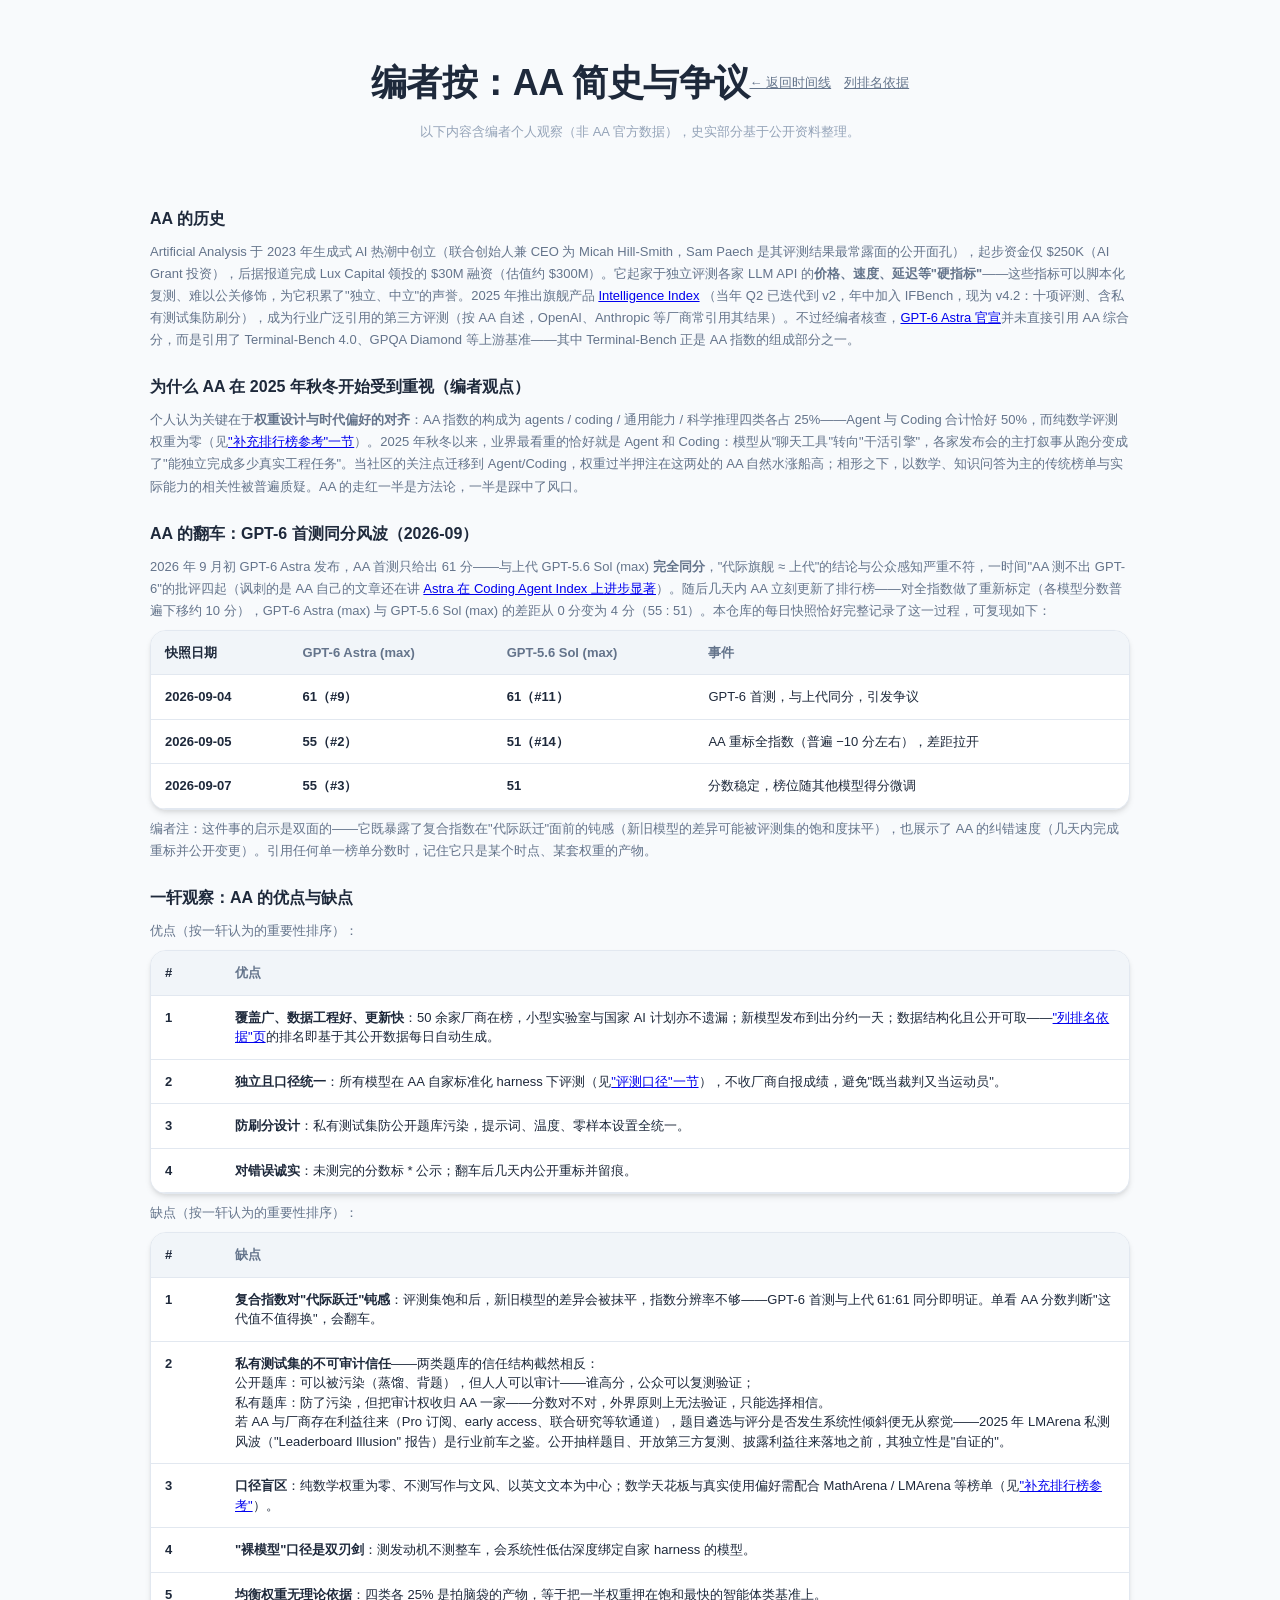
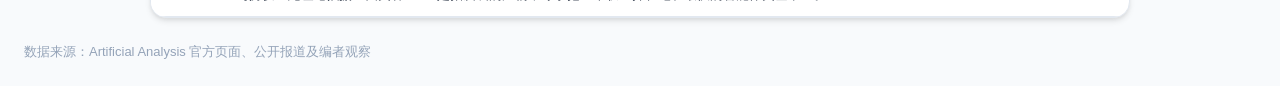
==== aa-editorial.html @ b1853787 "site: split AA editorial (编者按) into standalone aa-editorial.html page" ====
<!DOCTYPE html>
<html lang="zh-CN">
<head>
  <meta charset="UTF-8">
  <meta name="viewport" content="width=device-width, initial-scale=1.0">
  <title>编者按：AA 简史与争议 | LLM Release Timeline</title>
  <link rel="stylesheet" href="styles.css">
  <style>
    .back-link {
      font-size: 13px;
      color: var(--text-tertiary);
    }
    .back-link a { color: var(--text-secondary); }
    .editorial-section {
      max-width: 980px;
      margin: 0 auto;
    }
    .editorial-section h2 {
      font-size: 16px;
      margin: 24px 0 10px;
    }
    .editorial-note {
      font-size: 13px;
      color: var(--text-secondary);
      line-height: 1.7;
      margin: 8px 0;
    }
    /* 主表样式为 30+ 列设了 min-width:1400px，本页表格列数少，取消该下限 */
    .table-wrapper table { min-width: 0; }
    td.score-cell { font-weight: 600; }
  </style>
</head>
<body>
  <div class="container">
    <header>
      <div class="header-top">
        <h1>编者按：AA 简史与争议</h1>
        <span class="back-link"><a href="./">← 返回时间线</a>　<a href="aa-ranking.html">列排名依据</a></span>
      </div>
      <p class="models">以下内容含编者个人观察（非 AA 官方数据），史实部分基于公开资料整理。</p>
    </header>

    <section class="editorial-section">
      <h2>AA 的历史</h2>
      <p class="editorial-note">
        Artificial Analysis 于 2023 年生成式 AI 热潮中创立（联合创始人兼 CEO 为 Micah Hill-Smith，Sam Paech 是其评测结果最常露面的公开面孔），起步资金仅 $250K（AI Grant 投资），后据报道完成 Lux Capital 领投的 $30M 融资（估值约 $300M）。它起家于独立评测各家 LLM API 的<strong>价格、速度、延迟等"硬指标"</strong>——这些指标可以脚本化复测、难以公关修饰，为它积累了"独立、中立"的声誉。2025 年推出旗舰产品
        <a href="https://artificialanalysis.ai/evaluations/artificial-analysis-intelligence-index" target="_blank" rel="noopener">Intelligence Index</a>
        （当年 Q2 已迭代到 v2，年中加入 IFBench，现为 v4.2：十项评测、含私有测试集防刷分），成为行业广泛引用的第三方评测（按 AA 自述，OpenAI、Anthropic 等厂商常引用其结果）。不过经编者核查，<a href="https://openai.com/index/gpt-6-astra/" target="_blank" rel="noopener">GPT-6 Astra 官宣</a>并未直接引用 AA 综合分，而是引用了 Terminal-Bench 4.0、GPQA Diamond 等上游基准——其中 Terminal-Bench 正是 AA 指数的组成部分之一。
      </p>
    </section>

    <section class="editorial-section">
      <h2>为什么 AA 在 2025 年秋冬开始受到重视（编者观点）</h2>
      <p class="editorial-note">
        个人认为关键在于<strong>权重设计与时代偏好的对齐</strong>：AA 指数的构成为 agents / coding / 通用能力 / 科学推理四类各占 25%——Agent 与 Coding 合计恰好 50%，而纯数学评测权重为零（见<a href="aa-ranking.html#supplement-rankings">"补充排行榜参考"一节</a>）。2025 年秋冬以来，业界最看重的恰好就是 Agent 和 Coding：模型从"聊天工具"转向"干活引擎"，各家发布会的主打叙事从跑分变成了"能独立完成多少真实工程任务"。当社区的关注点迁移到 Agent/Coding，权重过半押注在这两处的 AA 自然水涨船高；相形之下，以数学、知识问答为主的传统榜单与实际能力的相关性被普遍质疑。AA 的走红一半是方法论，一半是踩中了风口。
      </p>
    </section>

    <section class="editorial-section">
      <h2>AA 的翻车：GPT-6 首测同分风波（2026-09）</h2>
      <p class="editorial-note">
        2026 年 9 月初 GPT-6 Astra 发布，AA 首测只给出 61 分——与上代 GPT-5.6 Sol (max) <strong>完全同分</strong>，"代际旗舰 ≈ 上代"的结论与公众感知严重不符，一时间"AA 测不出 GPT-6"的批评四起（讽刺的是 AA 自己的文章还在讲 <a href="https://artificialanalysis.ai/articles/benchmarking-gpt-6-astra" target="_blank" rel="noopener">Astra 在 Coding Agent Index 上进步显著</a>）。随后几天内 AA 立刻更新了排行榜——对全指数做了重新标定（各模型分数普遍下移约 10 分），GPT-6 Astra (max) 与 GPT-5.6 Sol (max) 的差距从 0 分变为 4 分（55 : 51）。本仓库的每日快照恰好完整记录了这一过程，可复现如下：
      </p>
      <div class="table-wrapper">
        <table>
          <thead>
            <tr><th>快照日期</th><th>GPT-6 Astra (max)</th><th>GPT-5.6 Sol (max)</th><th>事件</th></tr>
          </thead>
          <tbody>
            <tr>
              <td>2026-09-04</td>
              <td class="score-cell">61（#9）</td>
              <td class="score-cell">61（#11）</td>
              <td>GPT-6 首测，与上代同分，引发争议</td>
            </tr>
            <tr>
              <td>2026-09-05</td>
              <td class="score-cell">55（#2）</td>
              <td class="score-cell">51（#14）</td>
              <td>AA 重标全指数（普遍 −10 分左右），差距拉开</td>
            </tr>
            <tr>
              <td>2026-09-07</td>
              <td class="score-cell">55（#3）</td>
              <td class="score-cell">51</td>
              <td>分数稳定，榜位随其他模型得分微调</td>
            </tr>
          </tbody>
        </table>
      </div>
      <p class="editorial-note">
        编者注：这件事的启示是双面的——它既暴露了复合指数在"代际跃迁"面前的钝感（新旧模型的差异可能被评测集的饱和度抹平），也展示了 AA 的纠错速度（几天内完成重标并公开变更）。引用任何单一榜单分数时，记住它只是某个时点、某套权重的产物。
      </p>
    </section>

    <section class="editorial-section">
      <h2>一轩观察：AA 的优点与缺点</h2>
      <p class="editorial-note">优点（按一轩认为的重要性排序）：</p>
      <div class="table-wrapper">
        <table>
          <thead>
            <tr><th>#</th><th>优点</th></tr>
          </thead>
          <tbody>
            <tr>
              <td class="score-cell">1</td>
              <td><strong>覆盖广、数据工程好、更新快</strong>：50 余家厂商在榜，小型实验室与国家 AI 计划亦不遗漏；新模型发布到出分约一天；数据结构化且公开可取——<a href="aa-ranking.html">"列排名依据"页</a>的排名即基于其公开数据每日自动生成。</td>
            </tr>
            <tr>
              <td class="score-cell">2</td>
              <td><strong>独立且口径统一</strong>：所有模型在 AA 自家标准化 harness 下评测（见<a href="aa-ranking.html#evaluation-setup">"评测口径"一节</a>），不收厂商自报成绩，避免"既当裁判又当运动员"。</td>
            </tr>
            <tr>
              <td class="score-cell">3</td>
              <td><strong>防刷分设计</strong>：私有测试集防公开题库污染，提示词、温度、零样本设置全统一。</td>
            </tr>
            <tr>
              <td class="score-cell">4</td>
              <td><strong>对错误诚实</strong>：未测完的分数标 * 公示；翻车后几天内公开重标并留痕。</td>
            </tr>
          </tbody>
        </table>
      </div>
      <p class="editorial-note">缺点（按一轩认为的重要性排序）：</p>
      <div class="table-wrapper">
        <table>
          <thead>
            <tr><th>#</th><th>缺点</th></tr>
          </thead>
          <tbody>
            <tr>
              <td class="score-cell">1</td>
              <td><strong>复合指数对"代际跃迁"钝感</strong>：评测集饱和后，新旧模型的差异会被抹平，指数分辨率不够——GPT-6 首测与上代 61:61 同分即明证。单看 AA 分数判断"这代值不值得换"，会翻车。</td>
            </tr>
            <tr>
              <td class="score-cell">2</td>
              <td><strong>私有测试集的不可审计信任</strong>——两类题库的信任结构截然相反：<br>
                公开题库：可以被污染（蒸馏、背题），但人人可以审计——谁高分，公众可以复测验证；<br>
                私有题库：防了污染，但把审计权收归 AA 一家——分数对不对，外界原则上无法验证，只能选择相信。<br>
                若 AA 与厂商存在利益往来（Pro 订阅、early access、联合研究等软通道），题目遴选与评分是否发生系统性倾斜便无从察觉——2025 年 LMArena 私测风波（"Leaderboard Illusion" 报告）是行业前车之鉴。公开抽样题目、开放第三方复测、披露利益往来落地之前，其独立性是"自证的"。</td>
            </tr>
            <tr>
              <td class="score-cell">3</td>
              <td><strong>口径盲区</strong>：纯数学权重为零、不测写作与文风、以英文文本为中心；数学天花板与真实使用偏好需配合 MathArena / LMArena 等榜单（见<a href="aa-ranking.html#supplement-rankings">"补充排行榜参考"</a>）。</td>
            </tr>
            <tr>
              <td class="score-cell">4</td>
              <td><strong>"裸模型"口径是双刃剑</strong>：测发动机不测整车，会系统性低估深度绑定自家 harness 的模型。</td>
            </tr>
            <tr>
              <td class="score-cell">5</td>
              <td><strong>均衡权重无理论依据</strong>：四类各 25% 是拍脑袋的产物，等于把一半权重押在饱和最快的智能体类基准上。</td>
            </tr>
          </tbody>
        </table>
      </div>
    </section>

    <div class="footer">
      <span class="source">数据来源：Artificial Analysis 官方页面、公开报道及编者观察</span>
    </div>
  </div>
</body>
</html>
---- styles.css ----
:root {
  --bg-primary: #f8fafc;
  --bg-secondary: #ffffff;
  --bg-tertiary: #f1f5f9;
  --text-primary: #1e293b;
  --text-secondary: #64748b;
  --text-tertiary: #94a3b8;
  --border-color: #e2e8f0;
  --border-light: #f1f5f9;
  --accent-primary: #6366f1;
  --accent-secondary: #8b5cf6;
  --accent-success: #10b981;
  --shadow-sm: 0 1px 2px 0 rgba(0, 0, 0, 0.05);
  --shadow-md: 0 4px 6px -1px rgba(0, 0, 0, 0.1), 0 2px 4px -1px rgba(0, 0, 0, 0.06);
  --radius-sm: 6px;
  --radius-md: 8px;
  --radius-lg: 12px;
  --radius-xl: 16px;
}

* {
  margin: 0;
  padding: 0;
  box-sizing: border-box;
}

body {
  font-family: -apple-system, BlinkMacSystemFont, 'Segoe UI', 'PingFang SC', 'Hiragino Sans GB', 'Microsoft YaHei', sans-serif;
  background: var(--bg-primary);
  color: var(--text-primary);
  line-height: 1.5;
  padding: 24px;
  font-size: 14px;
}

.container {
  max-width: 1600px;
  margin: 0 auto;
}

/* Header */
header {
  margin-bottom: 32px;
  text-align: center;
  padding: 32px 0;
  position: relative;
}

.header-top {
  display: flex;
  align-items: center;
  justify-content: center;
  position: relative;
  margin-bottom: 12px;
}

header h1 {
  font-size: 36px;
  font-weight: 700;
  letter-spacing: -0.5px;
  color: var(--text-primary);
}

.github-link {
  position: absolute;
  right: 0;
  top: 50%;
  transform: translateY(-50%);
  display: inline-flex;
  align-items: center;
  gap: 6px;
  color: var(--text-secondary);
  text-decoration: none;
  font-size: 14px;
  font-weight: 500;
  padding: 8px 16px;
  border-radius: var(--radius-md);
  border: 1px solid var(--border-color);
  background: var(--bg-secondary);
  transition: all 0.2s;
}

.github-link:hover {
  color: var(--accent-primary);
  border-color: var(--accent-primary);
}

.subtitle {
  font-size: 16px;
  color: var(--text-secondary);
  margin-bottom: 8px;
  font-weight: 500;
}

.models {
  font-size: 13px;
  color: var(--text-tertiary);
  max-width: 700px;
  margin: 0 auto;
  line-height: 1.6;
}

/* Filters */
.filters {
  margin-bottom: 24px;
  display: flex;
  flex-direction: column;
  gap: 16px;
}

.filter-group {
  display: flex;
  flex-wrap: wrap;
  gap: 12px;
  align-items: center;
}

#searchInput {
  padding: 10px 16px;
  border: 1px solid var(--border-color);
  border-radius: var(--radius-md);
  font-size: 14px;
  min-width: 200px;
  background: var(--bg-secondary);
  color: var(--text-primary);
}

#searchInput:focus {
  outline: none;
  border-color: var(--accent-primary);
}

#yearFilter {
  padding: 10px 16px;
  border: 1px solid var(--border-color);
  border-radius: var(--radius-md);
  font-size: 14px;
  background: var(--bg-secondary);
  color: var(--text-primary);
  cursor: pointer;
}

#resetBtn {
  padding: 10px 16px;
  border: 1px solid var(--border-color);
  border-radius: var(--radius-md);
  font-size: 14px;
  background: var(--bg-secondary);
  color: var(--text-secondary);
  cursor: pointer;
  font-weight: 500;
  transition: all 0.2s;
}

#resetBtn:hover {
  border-color: var(--accent-primary);
  color: var(--accent-primary);
  background: rgba(99, 102, 241, 0.06);
}

#sortBtn {
  padding: 10px 16px;
  border: 1px solid var(--accent-primary);
  border-radius: var(--radius-md);
  font-size: 14px;
  background: var(--accent-primary);
  color: #fff;
  cursor: pointer;
  font-weight: 500;
  transition: all 0.2s;
}

#sortBtn:hover {
  background: var(--accent-secondary);
  border-color: var(--accent-secondary);
}

.vendor-filters {
  display: flex;
  flex-wrap: wrap;
  gap: 8px;
}

.vendor-filters label {
  display: flex;
  align-items: center;
  gap: 6px;
  padding: 8px 14px;
  background: var(--bg-secondary);
  border: 1px solid var(--border-color);
  border-radius: var(--radius-md);
  font-size: 13px;
  cursor: pointer;
  transition: all 0.15s;
  user-select: none;
}

.vendor-filters label:hover {
  border-color: var(--accent-primary);
}

.vendor-filters input {
  cursor: pointer;
}

.vendor-filters input:checked + span {
  color: var(--accent-primary);
  font-weight: 500;
}

/* Table Hints */
.table-hints {
  display: flex;
  justify-content: space-between;
  align-items: center;
  margin-bottom: 8px;
  padding: 0 4px;
  font-size: 12px;
  color: var(--text-tertiary);
}

/* Ranking Source */
.ranking-source {
  margin-bottom: 8px;
  padding: 0 4px;
  font-size: 12px;
}

.ranking-source a {
  color: var(--text-tertiary);
  text-decoration: underline dotted;
}

.ranking-source a:hover {
  color: var(--text-secondary);
}

/* 世表/年表入口（主表下方灰色小字） */
.table-prelude {
  margin-top: 8px;
  padding: 0 4px;
  font-size: 12px;
  color: var(--text-tertiary);
}

.table-prelude a {
  color: var(--text-tertiary);
  text-decoration: underline dotted;
}

.table-prelude a:hover {
  color: var(--text-secondary);
}

/* Table */
.table-wrapper {
  overflow-x: auto;
  border-radius: var(--radius-xl);
  border: 1px solid var(--border-color);
  background: var(--bg-secondary);
  box-shadow: var(--shadow-md);
}

table {
  width: 100%;
  border-collapse: collapse;
  min-width: 1400px;
}

th, td {
  padding: 12px 14px;
  text-align: left;
  border-bottom: 1px solid var(--border-color);
  font-size: 13px;
  vertical-align: top;
}

th {
  background: var(--bg-tertiary);
  font-weight: 600;
  color: var(--text-secondary);
  position: sticky;
  top: 0;
  z-index: 2;
  white-space: nowrap;
}

/* 第一列月份固定 */
th:first-child,
td:first-child {
  position: sticky;
  left: 0;
  background: var(--bg-secondary);
  font-weight: 600;
  color: var(--text-primary);
  z-index: 3;
  min-width: 70px;
  white-space: nowrap;
}

th:first-child {
  background: var(--bg-tertiary);
  z-index: 4;
}

/* 列名链接（跳转厂商名录），保持表头观感不变 */
th a {
  color: inherit;
  text-decoration: none;
}

th a:hover {
  text-decoration: underline;
}

tbody tr:hover td {
  background: var(--bg-tertiary);
}

tbody tr:hover td:first-child {
  background: #e2e8f0;
}

/* 空单元格淡化 */
td:empty::after {
  content: '—';
  color: var(--border-color);
}

/* 模型链接 */
.model-link {
  color: var(--accent-primary);
  text-decoration: none;
  font-weight: 500;
}

.model-link:hover {
  text-decoration: underline;
}

/* 单元格内的多个模型 */
.model-item {
  display: block;
  margin-bottom: 4px;
  line-height: 1.5;
}

.model-item:last-child {
  margin-bottom: 0;
}

/* Footer */
.footer {
  margin-top: 24px;
  display: flex;
  justify-content: space-between;
  align-items: center;
  font-size: 13px;
  color: var(--text-tertiary);
  flex-wrap: wrap;
  gap: 8px;
}

/* Friend Links */
.friend-links {
  margin-top: 32px;
  padding: 16px 0;
  text-align: center;
  font-size: 13px;
  color: var(--text-tertiary);
  border-top: 1px solid var(--border-light);
}

.friend-links-label {
  margin-right: 12px;
  color: var(--text-secondary);
  font-weight: 500;
}

.friend-links a {
  color: var(--accent-primary);
  text-decoration: none;
  margin: 0 10px;
  padding: 4px 10px;
  border-radius: var(--radius-sm);
  transition: all 0.2s;
}

.friend-links a:hover {
  text-decoration: underline;
  background: rgba(99, 102, 241, 0.06);
}

/* Changelog */
.changelog {
  margin-top: 32px;
  padding: 24px;
  background: var(--bg-secondary);
  border-radius: var(--radius-lg);
  border: 1px solid var(--border-color);
}

.changelog h3 {
  font-size: 16px;
  font-weight: 600;
  color: var(--text-primary);
  margin-bottom: 16px;
  padding-bottom: 12px;
  border-bottom: 1px solid var(--border-light);
}

.changelog-list {
  display: flex;
  flex-direction: column;
  gap: 12px;
}

.changelog-item {
  display: flex;
  align-items: flex-start;
  gap: 12px;
  font-size: 13px;
  line-height: 1.6;
}

.changelog-date {
  color: var(--text-tertiary);
  white-space: nowrap;
  min-width: 80px;
}

.changelog-hash {
  color: var(--accent-primary);
  font-family: monospace;
  font-size: 12px;
  background: rgba(99, 102, 241, 0.08);
  padding: 2px 6px;
  border-radius: var(--radius-sm);
  white-space: nowrap;
}

.changelog-msg {
  color: var(--text-secondary);
  flex: 1;
}

.changelog-error {
  color: var(--text-tertiary);
  font-style: italic;
}

/* Responsive */
@media (max-width: 768px) {
  body {
    padding: 16px;
  }

  header h1 {
    font-size: 26px;
  }

  .github-link {
    position: static;
    transform: none;
    margin-top: 16px;
  }

  .header-top {
    flex-direction: column;
  }

  .filter-group {
    width: 100%;
  }

  #searchInput {
    flex: 1;
    min-width: 0;
  }
}
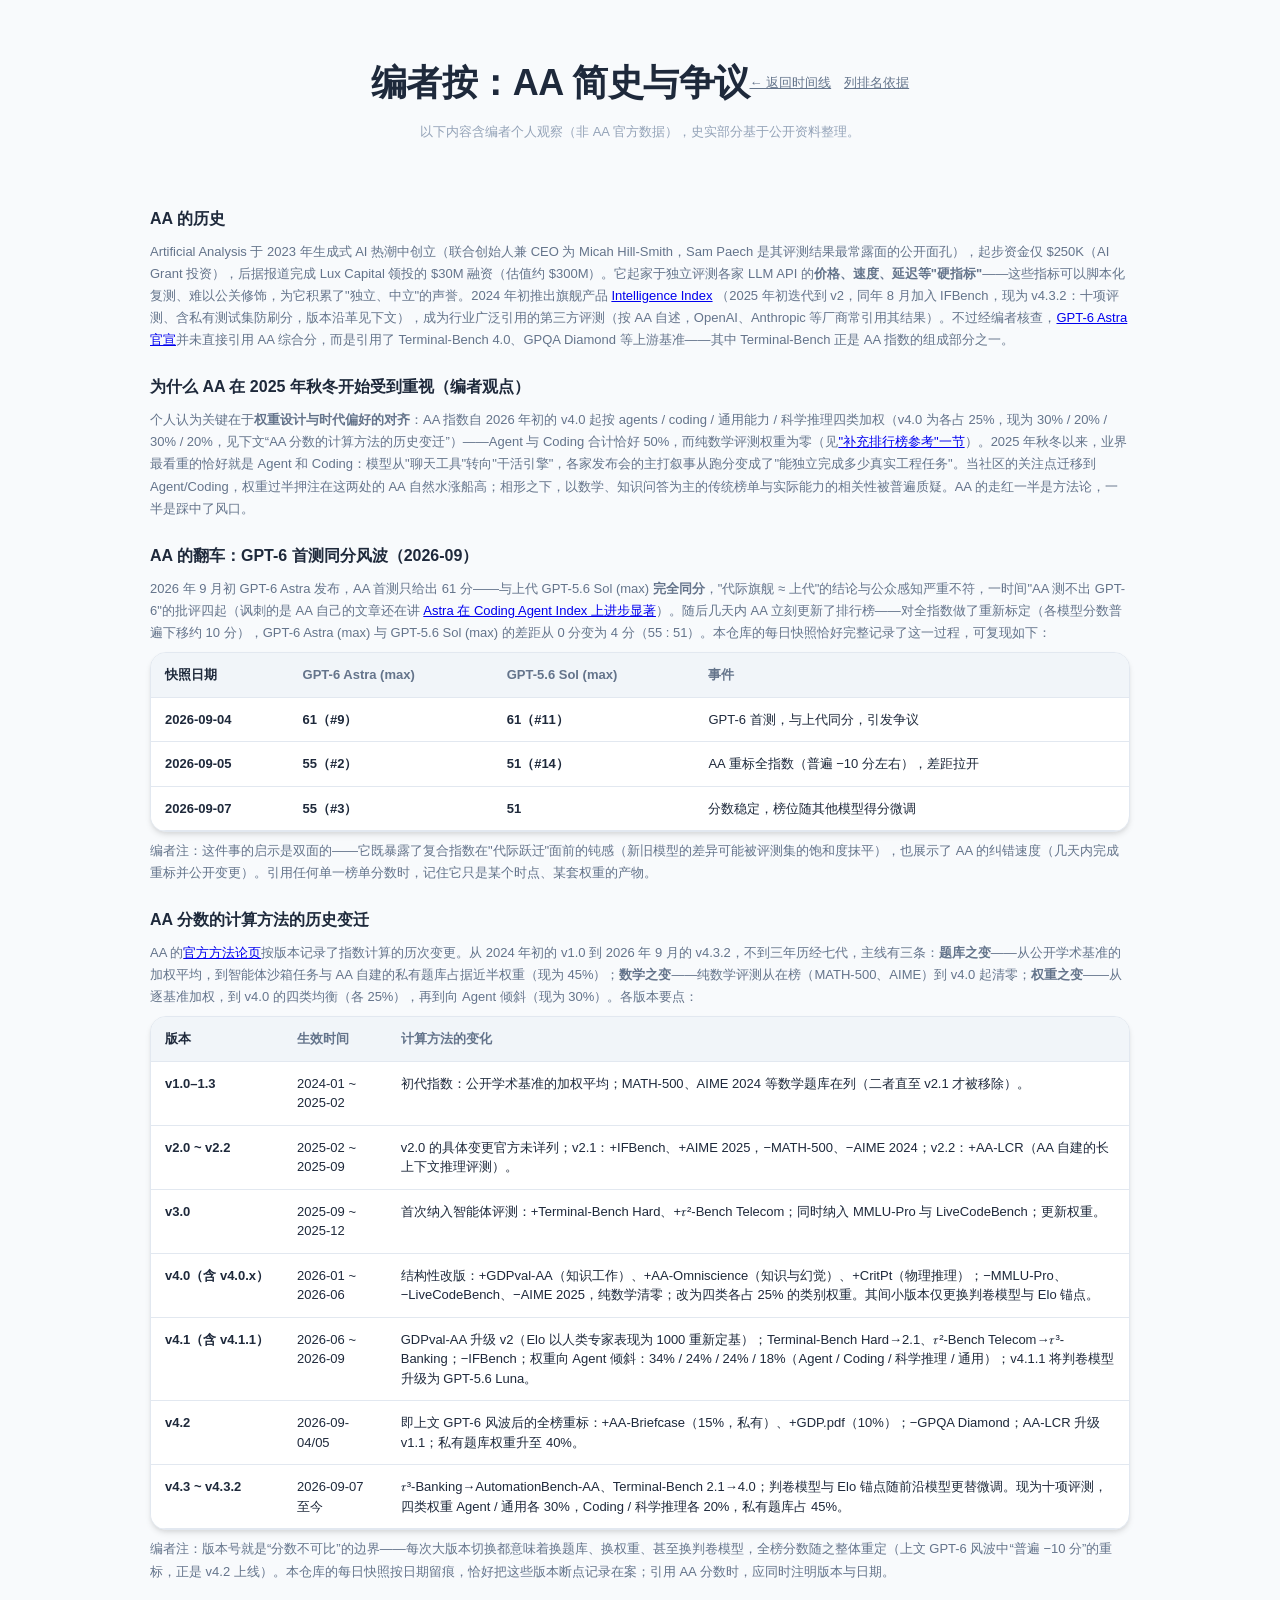
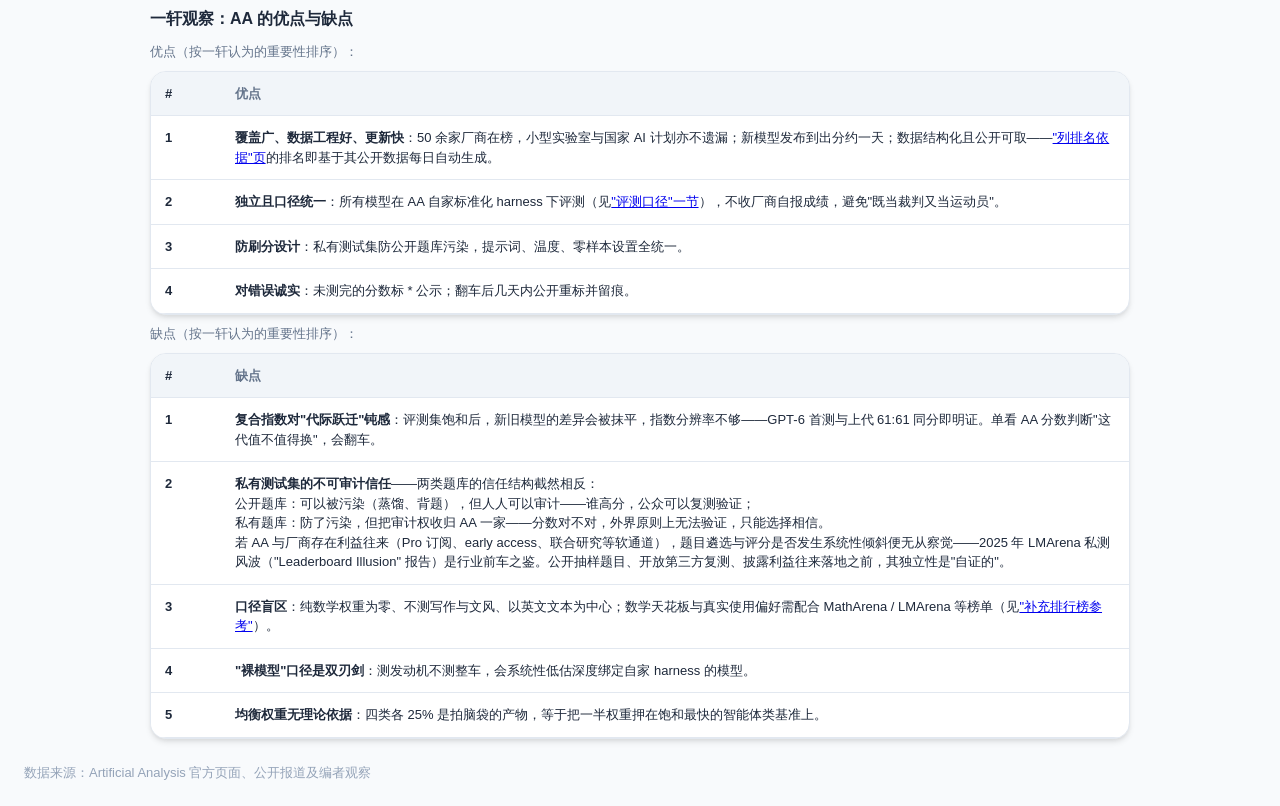
==== commit b18119a5: "Update aa-editorial.html" ====
--- a/aa-editorial.html
+++ b/aa-editorial.html
@@ -43,16 +43,16 @@
     <section class="editorial-section">
       <h2>AA 的历史</h2>
       <p class="editorial-note">
-        Artificial Analysis 于 2023 年生成式 AI 热潮中创立（联合创始人兼 CEO 为 Micah Hill-Smith，Sam Paech 是其评测结果最常露面的公开面孔），起步资金仅 $250K（AI Grant 投资），后据报道完成 Lux Capital 领投的 $30M 融资（估值约 $300M）。它起家于独立评测各家 LLM API 的<strong>价格、速度、延迟等"硬指标"</strong>——这些指标可以脚本化复测、难以公关修饰，为它积累了"独立、中立"的声誉。2025 年推出旗舰产品
+        Artificial Analysis 于 2023 年生成式 AI 热潮中创立（联合创始人兼 CEO 为 Micah Hill-Smith，Sam Paech 是其评测结果最常露面的公开面孔），起步资金仅 $250K（AI Grant 投资），后据报道完成 Lux Capital 领投的 $30M 融资（估值约 $300M）。它起家于独立评测各家 LLM API 的<strong>价格、速度、延迟等"硬指标"</strong>——这些指标可以脚本化复测、难以公关修饰，为它积累了"独立、中立"的声誉。2024 年初推出旗舰产品
         <a href="https://artificialanalysis.ai/evaluations/artificial-analysis-intelligence-index" target="_blank" rel="noopener">Intelligence Index</a>
-        （当年 Q2 已迭代到 v2，年中加入 IFBench，现为 v4.2：十项评测、含私有测试集防刷分），成为行业广泛引用的第三方评测（按 AA 自述，OpenAI、Anthropic 等厂商常引用其结果）。不过经编者核查，<a href="https://openai.com/index/gpt-6-astra/" target="_blank" rel="noopener">GPT-6 Astra 官宣</a>并未直接引用 AA 综合分，而是引用了 Terminal-Bench 4.0、GPQA Diamond 等上游基准——其中 Terminal-Bench 正是 AA 指数的组成部分之一。
+        （2025 年初迭代到 v2，同年 8 月加入 IFBench，现为 v4.3.2：十项评测、含私有测试集防刷分，版本沿革见下文），成为行业广泛引用的第三方评测（按 AA 自述，OpenAI、Anthropic 等厂商常引用其结果）。不过经编者核查，<a href="https://openai.com/index/gpt-6-astra/" target="_blank" rel="noopener">GPT-6 Astra 官宣</a>并未直接引用 AA 综合分，而是引用了 Terminal-Bench 4.0、GPQA Diamond 等上游基准——其中 Terminal-Bench 正是 AA 指数的组成部分之一。
       </p>
     </section>
 
     <section class="editorial-section">
       <h2>为什么 AA 在 2025 年秋冬开始受到重视（编者观点）</h2>
       <p class="editorial-note">
-        个人认为关键在于<strong>权重设计与时代偏好的对齐</strong>：AA 指数的构成为 agents / coding / 通用能力 / 科学推理四类各占 25%——Agent 与 Coding 合计恰好 50%，而纯数学评测权重为零（见<a href="aa-ranking.html#supplement-rankings">"补充排行榜参考"一节</a>）。2025 年秋冬以来，业界最看重的恰好就是 Agent 和 Coding：模型从"聊天工具"转向"干活引擎"，各家发布会的主打叙事从跑分变成了"能独立完成多少真实工程任务"。当社区的关注点迁移到 Agent/Coding，权重过半押注在这两处的 AA 自然水涨船高；相形之下，以数学、知识问答为主的传统榜单与实际能力的相关性被普遍质疑。AA 的走红一半是方法论，一半是踩中了风口。
+        个人认为关键在于<strong>权重设计与时代偏好的对齐</strong>：AA 指数自 2026 年初的 v4.0 起按 agents / coding / 通用能力 / 科学推理四类加权（v4.0 为各占 25%，现为 30% / 20% / 30% / 20%，见下文“AA 分数的计算方法的历史变迁”）——Agent 与 Coding 合计恰好 50%，而纯数学评测权重为零（见<a href="aa-ranking.html#supplement-rankings">"补充排行榜参考"一节</a>）。2025 年秋冬以来，业界最看重的恰好就是 Agent 和 Coding：模型从"聊天工具"转向"干活引擎"，各家发布会的主打叙事从跑分变成了"能独立完成多少真实工程任务"。当社区的关注点迁移到 Agent/Coding，权重过半押注在这两处的 AA 自然水涨船高；相形之下，以数学、知识问答为主的传统榜单与实际能力的相关性被普遍质疑。AA 的走红一半是方法论，一半是踩中了风口。
       </p>
     </section>
 
@@ -90,6 +90,60 @@
       </div>
       <p class="editorial-note">
         编者注：这件事的启示是双面的——它既暴露了复合指数在"代际跃迁"面前的钝感（新旧模型的差异可能被评测集的饱和度抹平），也展示了 AA 的纠错速度（几天内完成重标并公开变更）。引用任何单一榜单分数时，记住它只是某个时点、某套权重的产物。
+      </p>
+    </section>
+
+    <section class="editorial-section">
+      <h2>AA 分数的计算方法的历史变迁</h2>
+      <p class="editorial-note">
+        AA 的<a href="https://artificialanalysis.ai/methodology/intelligence-benchmarking" target="_blank" rel="noopener">官方方法论页</a>按版本记录了指数计算的历次变更。从 2024 年初的 v1.0 到 2026 年 9 月的 v4.3.2，不到三年历经七代，主线有三条：<strong>题库之变</strong>——从公开学术基准的加权平均，到智能体沙箱任务与 AA 自建的私有题库占据近半权重（现为 45%）；<strong>数学之变</strong>——纯数学评测从在榜（MATH-500、AIME）到 v4.0 起清零；<strong>权重之变</strong>——从逐基准加权，到 v4.0 的四类均衡（各 25%），再到向 Agent 倾斜（现为 30%）。各版本要点：
+      </p>
+      <div class="table-wrapper">
+        <table>
+          <thead>
+            <tr><th>版本</th><th>生效时间</th><th>计算方法的变化</th></tr>
+          </thead>
+          <tbody>
+            <tr>
+              <td class="score-cell">v1.0–1.3</td>
+              <td>2024-01 ~ 2025-02</td>
+              <td>初代指数：公开学术基准的加权平均；MATH-500、AIME 2024 等数学题库在列（二者直至 v2.1 才被移除）。</td>
+            </tr>
+            <tr>
+              <td class="score-cell">v2.0 ~ v2.2</td>
+              <td>2025-02 ~ 2025-09</td>
+              <td>v2.0 的具体变更官方未详列；v2.1：+IFBench、+AIME 2025，−MATH-500、−AIME 2024；v2.2：+AA-LCR（AA 自建的长上下文推理评测）。</td>
+            </tr>
+            <tr>
+              <td class="score-cell">v3.0</td>
+              <td>2025-09 ~ 2025-12</td>
+              <td>首次纳入智能体评测：+Terminal-Bench Hard、+𝜏²-Bench Telecom；同时纳入 MMLU-Pro 与 LiveCodeBench；更新权重。</td>
+            </tr>
+            <tr>
+              <td class="score-cell">v4.0（含 v4.0.x）</td>
+              <td>2026-01 ~ 2026-06</td>
+              <td>结构性改版：+GDPval-AA（知识工作）、+AA-Omniscience（知识与幻觉）、+CritPt（物理推理）；−MMLU-Pro、−LiveCodeBench、−AIME 2025，纯数学清零；改为四类各占 25% 的类别权重。其间小版本仅更换判卷模型与 Elo 锚点。</td>
+            </tr>
+            <tr>
+              <td class="score-cell">v4.1（含 v4.1.1）</td>
+              <td>2026-06 ~ 2026-09</td>
+              <td>GDPval-AA 升级 v2（Elo 以人类专家表现为 1000 重新定基）；Terminal-Bench Hard→2.1、𝜏²-Bench Telecom→𝜏³-Banking；−IFBench；权重向 Agent 倾斜：34% / 24% / 24% / 18%（Agent / Coding / 科学推理 / 通用）；v4.1.1 将判卷模型升级为 GPT-5.6 Luna。</td>
+            </tr>
+            <tr>
+              <td class="score-cell">v4.2</td>
+              <td>2026-09-04/05</td>
+              <td>即上文 GPT-6 风波后的全榜重标：+AA-Briefcase（15%，私有）、+GDP.pdf（10%）；−GPQA Diamond；AA-LCR 升级 v1.1；私有题库权重升至 40%。</td>
+            </tr>
+            <tr>
+              <td class="score-cell">v4.3 ~ v4.3.2</td>
+              <td>2026-09-07 至今</td>
+              <td>𝜏³-Banking→AutomationBench-AA、Terminal-Bench 2.1→4.0；判卷模型与 Elo 锚点随前沿模型更替微调。现为十项评测，四类权重 Agent / 通用各 30%，Coding / 科学推理各 20%，私有题库占 45%。</td>
+            </tr>
+          </tbody>
+        </table>
+      </div>
+      <p class="editorial-note">
+        编者注：版本号就是“分数不可比”的边界——每次大版本切换都意味着换题库、换权重、甚至换判卷模型，全榜分数随之整体重定（上文 GPT-6 风波中“普遍 −10 分”的重标，正是 v4.2 上线）。本仓库的每日快照按日期留痕，恰好把这些版本断点记录在案；引用 AA 分数时，应同时注明版本与日期。
       </p>
     </section>
 
--- a/styles.css
+++ b/styles.css
@@ -220,18 +220,12 @@
 }
 
 /* Ranking Source */
-.ranking-source {
-  margin-bottom: 8px;
-  padding: 0 4px;
-  font-size: 12px;
-}
-
-.ranking-source a {
+.table-hint-right a {
   color: var(--text-tertiary);
   text-decoration: underline dotted;
 }
 
-.ranking-source a:hover {
+.table-hint-right a:hover {
   color: var(--text-secondary);
 }
 
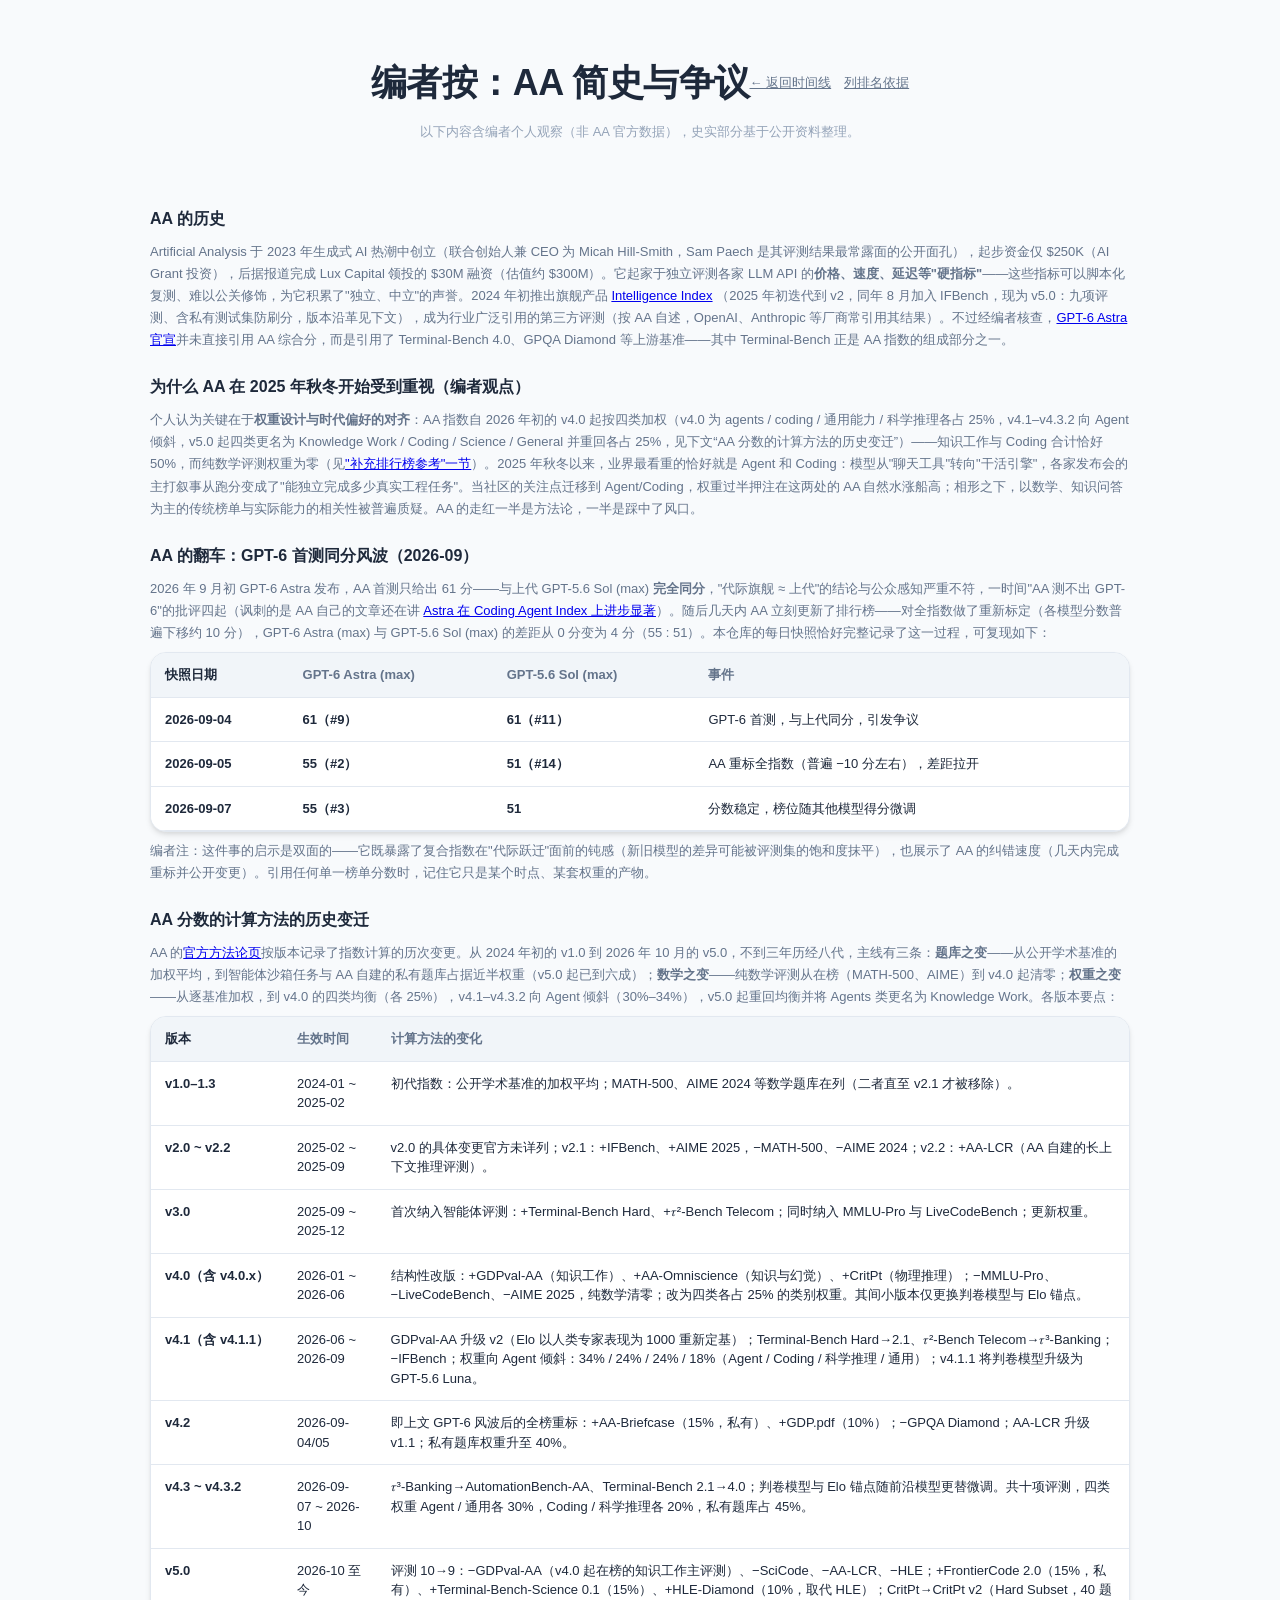
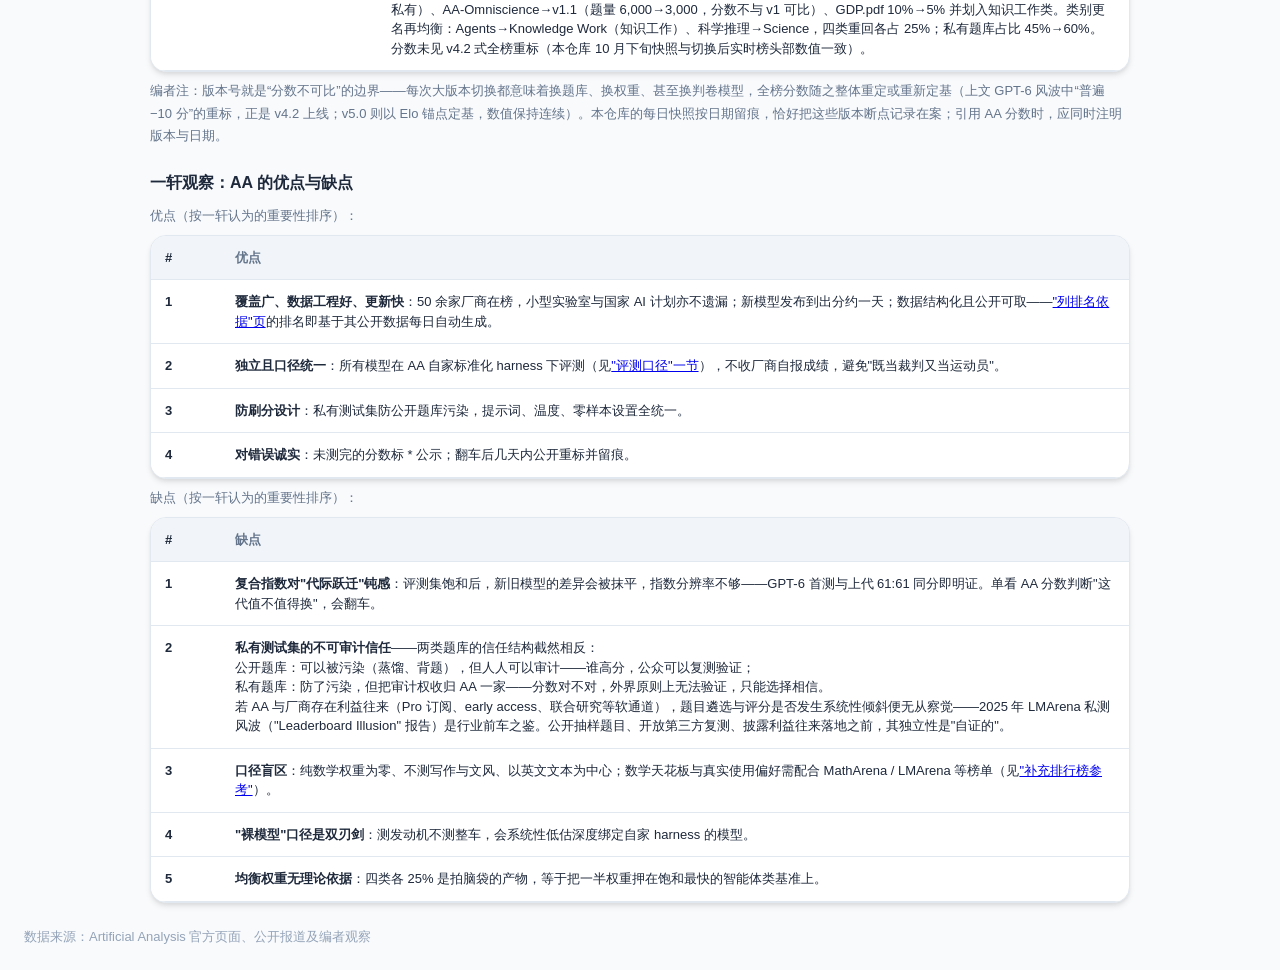
==== commit eb2b7a85: "site: update AA editorial for Intelligence Index v5.0 - AA 于 2026-10 将指数从 v4.3.2 升级到 v5.0：评测 10→9（−G" ====
--- a/aa-editorial.html
+++ b/aa-editorial.html
@@ -45,14 +45,14 @@
       <p class="editorial-note">
         Artificial Analysis 于 2023 年生成式 AI 热潮中创立（联合创始人兼 CEO 为 Micah Hill-Smith，Sam Paech 是其评测结果最常露面的公开面孔），起步资金仅 $250K（AI Grant 投资），后据报道完成 Lux Capital 领投的 $30M 融资（估值约 $300M）。它起家于独立评测各家 LLM API 的<strong>价格、速度、延迟等"硬指标"</strong>——这些指标可以脚本化复测、难以公关修饰，为它积累了"独立、中立"的声誉。2024 年初推出旗舰产品
         <a href="https://artificialanalysis.ai/evaluations/artificial-analysis-intelligence-index" target="_blank" rel="noopener">Intelligence Index</a>
-        （2025 年初迭代到 v2，同年 8 月加入 IFBench，现为 v4.3.2：十项评测、含私有测试集防刷分，版本沿革见下文），成为行业广泛引用的第三方评测（按 AA 自述，OpenAI、Anthropic 等厂商常引用其结果）。不过经编者核查，<a href="https://openai.com/index/gpt-6-astra/" target="_blank" rel="noopener">GPT-6 Astra 官宣</a>并未直接引用 AA 综合分，而是引用了 Terminal-Bench 4.0、GPQA Diamond 等上游基准——其中 Terminal-Bench 正是 AA 指数的组成部分之一。
+        （2025 年初迭代到 v2，同年 8 月加入 IFBench，现为 v5.0：九项评测、含私有测试集防刷分，版本沿革见下文），成为行业广泛引用的第三方评测（按 AA 自述，OpenAI、Anthropic 等厂商常引用其结果）。不过经编者核查，<a href="https://openai.com/index/gpt-6-astra/" target="_blank" rel="noopener">GPT-6 Astra 官宣</a>并未直接引用 AA 综合分，而是引用了 Terminal-Bench 4.0、GPQA Diamond 等上游基准——其中 Terminal-Bench 正是 AA 指数的组成部分之一。
       </p>
     </section>
 
     <section class="editorial-section">
       <h2>为什么 AA 在 2025 年秋冬开始受到重视（编者观点）</h2>
       <p class="editorial-note">
-        个人认为关键在于<strong>权重设计与时代偏好的对齐</strong>：AA 指数自 2026 年初的 v4.0 起按 agents / coding / 通用能力 / 科学推理四类加权（v4.0 为各占 25%，现为 30% / 20% / 30% / 20%，见下文“AA 分数的计算方法的历史变迁”）——Agent 与 Coding 合计恰好 50%，而纯数学评测权重为零（见<a href="aa-ranking.html#supplement-rankings">"补充排行榜参考"一节</a>）。2025 年秋冬以来，业界最看重的恰好就是 Agent 和 Coding：模型从"聊天工具"转向"干活引擎"，各家发布会的主打叙事从跑分变成了"能独立完成多少真实工程任务"。当社区的关注点迁移到 Agent/Coding，权重过半押注在这两处的 AA 自然水涨船高；相形之下，以数学、知识问答为主的传统榜单与实际能力的相关性被普遍质疑。AA 的走红一半是方法论，一半是踩中了风口。
+        个人认为关键在于<strong>权重设计与时代偏好的对齐</strong>：AA 指数自 2026 年初的 v4.0 起按四类加权（v4.0 为 agents / coding / 通用能力 / 科学推理各占 25%，v4.1–v4.3.2 向 Agent 倾斜，v5.0 起四类更名为 Knowledge Work / Coding / Science / General 并重回各占 25%，见下文“AA 分数的计算方法的历史变迁”）——知识工作与 Coding 合计恰好 50%，而纯数学评测权重为零（见<a href="aa-ranking.html#supplement-rankings">"补充排行榜参考"一节</a>）。2025 年秋冬以来，业界最看重的恰好就是 Agent 和 Coding：模型从"聊天工具"转向"干活引擎"，各家发布会的主打叙事从跑分变成了"能独立完成多少真实工程任务"。当社区的关注点迁移到 Agent/Coding，权重过半押注在这两处的 AA 自然水涨船高；相形之下，以数学、知识问答为主的传统榜单与实际能力的相关性被普遍质疑。AA 的走红一半是方法论，一半是踩中了风口。
       </p>
     </section>
 
@@ -96,7 +96,7 @@
     <section class="editorial-section">
       <h2>AA 分数的计算方法的历史变迁</h2>
       <p class="editorial-note">
-        AA 的<a href="https://artificialanalysis.ai/methodology/intelligence-benchmarking" target="_blank" rel="noopener">官方方法论页</a>按版本记录了指数计算的历次变更。从 2024 年初的 v1.0 到 2026 年 9 月的 v4.3.2，不到三年历经七代，主线有三条：<strong>题库之变</strong>——从公开学术基准的加权平均，到智能体沙箱任务与 AA 自建的私有题库占据近半权重（现为 45%）；<strong>数学之变</strong>——纯数学评测从在榜（MATH-500、AIME）到 v4.0 起清零；<strong>权重之变</strong>——从逐基准加权，到 v4.0 的四类均衡（各 25%），再到向 Agent 倾斜（现为 30%）。各版本要点：
+        AA 的<a href="https://artificialanalysis.ai/methodology/intelligence-benchmarking" target="_blank" rel="noopener">官方方法论页</a>按版本记录了指数计算的历次变更。从 2024 年初的 v1.0 到 2026 年 10 月的 v5.0，不到三年历经八代，主线有三条：<strong>题库之变</strong>——从公开学术基准的加权平均，到智能体沙箱任务与 AA 自建的私有题库占据近半权重（v5.0 起已到六成）；<strong>数学之变</strong>——纯数学评测从在榜（MATH-500、AIME）到 v4.0 起清零；<strong>权重之变</strong>——从逐基准加权，到 v4.0 的四类均衡（各 25%），v4.1–v4.3.2 向 Agent 倾斜（30%–34%），v5.0 起重回均衡并将 Agents 类更名为 Knowledge Work。各版本要点：
       </p>
       <div class="table-wrapper">
         <table>
@@ -136,14 +136,19 @@
             </tr>
             <tr>
               <td class="score-cell">v4.3 ~ v4.3.2</td>
-              <td>2026-09-07 至今</td>
-              <td>𝜏³-Banking→AutomationBench-AA、Terminal-Bench 2.1→4.0；判卷模型与 Elo 锚点随前沿模型更替微调。现为十项评测，四类权重 Agent / 通用各 30%，Coding / 科学推理各 20%，私有题库占 45%。</td>
-            </tr>
-          </tbody>
-        </table>
-      </div>
-      <p class="editorial-note">
-        编者注：版本号就是“分数不可比”的边界——每次大版本切换都意味着换题库、换权重、甚至换判卷模型，全榜分数随之整体重定（上文 GPT-6 风波中“普遍 −10 分”的重标，正是 v4.2 上线）。本仓库的每日快照按日期留痕，恰好把这些版本断点记录在案；引用 AA 分数时，应同时注明版本与日期。
+              <td>2026-09-07 ~ 2026-10</td>
+              <td>𝜏³-Banking→AutomationBench-AA、Terminal-Bench 2.1→4.0；判卷模型与 Elo 锚点随前沿模型更替微调。共十项评测，四类权重 Agent / 通用各 30%，Coding / 科学推理各 20%，私有题库占 45%。</td>
+            </tr>
+            <tr>
+              <td class="score-cell">v5.0</td>
+              <td>2026-10 至今</td>
+              <td>评测 10→9：−GDPval-AA（v4.0 起在榜的知识工作主评测）、−SciCode、−AA-LCR、−HLE；+FrontierCode 2.0（15%，私有）、+Terminal-Bench-Science 0.1（15%）、+HLE-Diamond（10%，取代 HLE）；CritPt→CritPt v2（Hard Subset，40 题私有）、AA-Omniscience→v1.1（题量 6,000→3,000，分数不与 v1 可比）、GDP.pdf 10%→5% 并划入知识工作类。类别更名再均衡：Agents→Knowledge Work（知识工作）、科学推理→Science，四类重回各占 25%；私有题库占比 45%→60%。分数未见 v4.2 式全榜重标（本仓库 10 月下旬快照与切换后实时榜头部数值一致）。</td>
+            </tr>
+          </tbody>
+        </table>
+      </div>
+      <p class="editorial-note">
+        编者注：版本号就是“分数不可比”的边界——每次大版本切换都意味着换题库、换权重、甚至换判卷模型，全榜分数随之整体重定或重新定基（上文 GPT-6 风波中“普遍 −10 分”的重标，正是 v4.2 上线；v5.0 则以 Elo 锚点定基，数值保持连续）。本仓库的每日快照按日期留痕，恰好把这些版本断点记录在案；引用 AA 分数时，应同时注明版本与日期。
       </p>
     </section>
 
